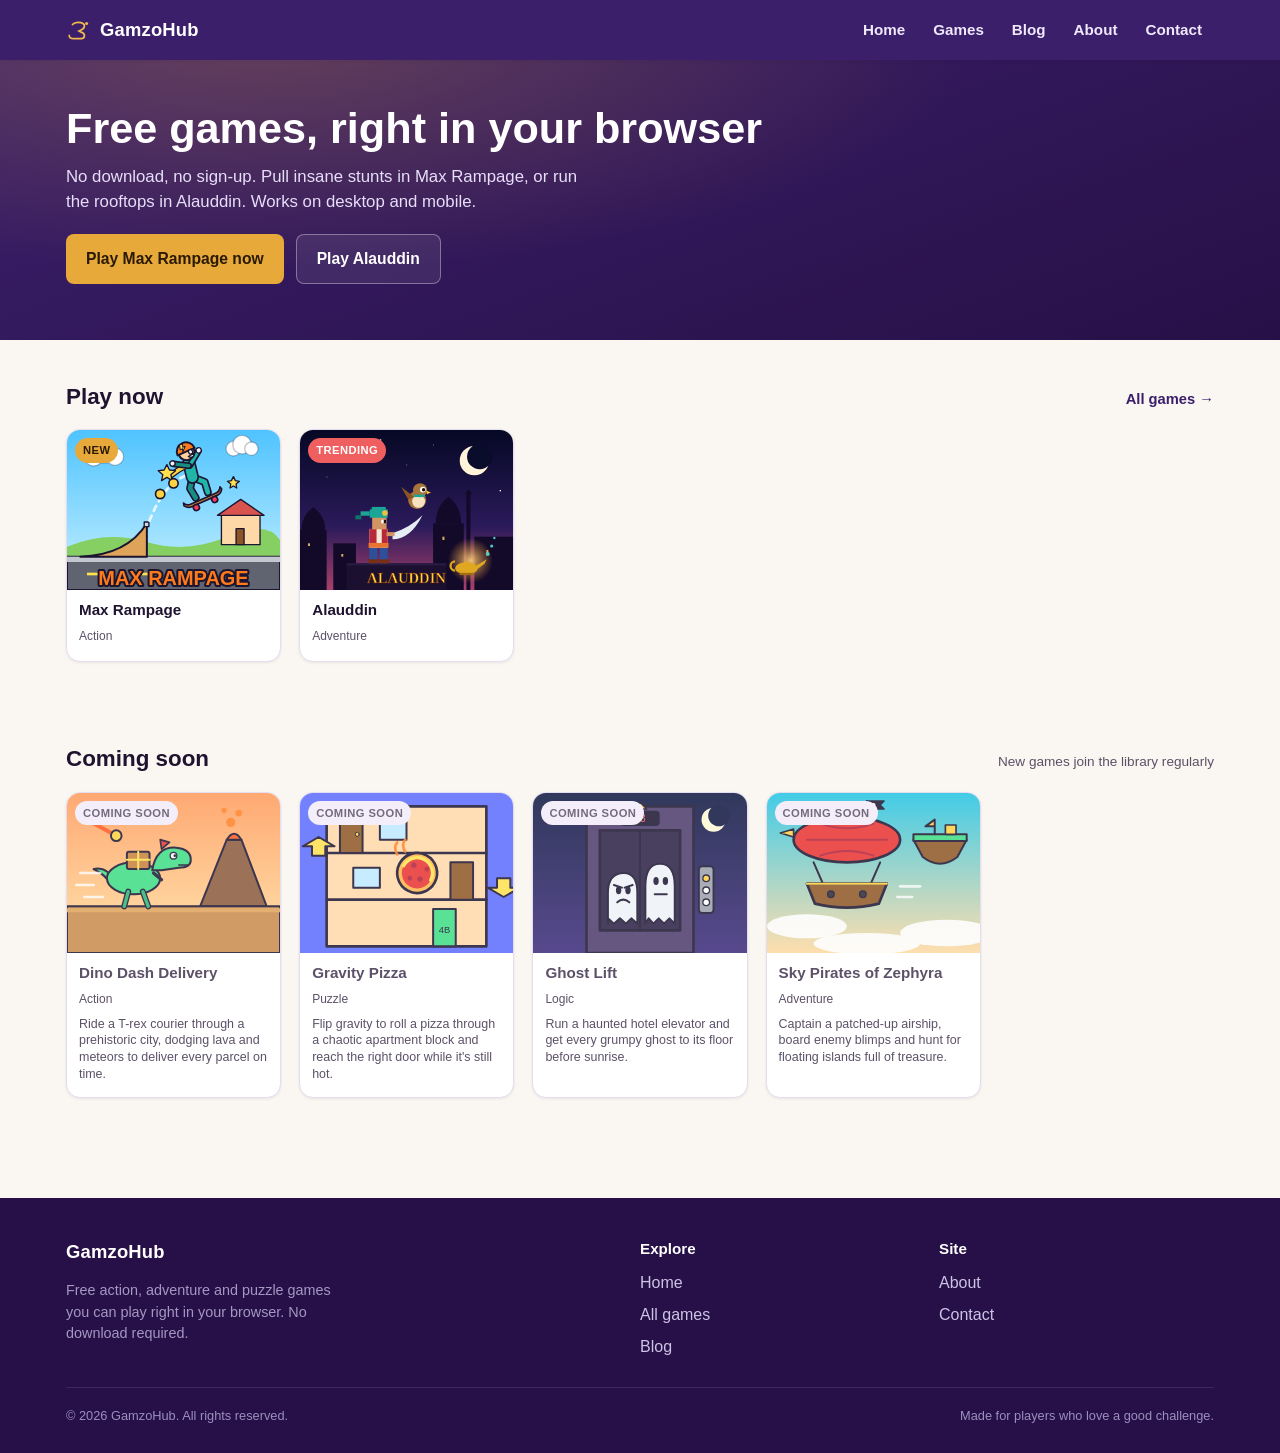
==== index.html @ 5028b27e "Alauddin and Max Rampage Games Added" ====
<!doctype html>
<html lang="en">
<head>
<meta charset="utf-8">
<meta name="viewport" content="width=device-width, initial-scale=1">
<title>GamzoHub — Free Online Games, No Download</title>
<meta name="description" content="Play free browser games on desktop or mobile with no download and no sign-up. Start with Max Rampage, our suburban stunt game, or Alauddin, our Arabian Nights platformer.">
<meta property="og:type" content="website">
<meta property="og:site_name" content="GamzoHub">
<meta property="og:title" content="GamzoHub — Free Online Games, No Download">
<meta property="og:description" content="Play free browser games on desktop or mobile with no download and no sign-up. Start with Max Rampage, our suburban stunt game, or Alauddin, our Arabian Nights platformer.">
<meta property="og:url" content="https://gamzohub.com/">
<meta name="twitter:card" content="summary">
<link rel="canonical" href="https://gamzohub.com/">
<link rel="icon" href="/favicon.svg" type="image/svg+xml">
<link rel="stylesheet" href="/assets/css/style.css">
</head>
<body>
<a class="skip-link" href="#main">Skip to content</a>

<header class="site-header">
  <div class="container">
    <a class="brand" href="/">
      <svg class="lamp-icon" viewBox="0 0 24 24" fill="none" aria-hidden="true"><path d="M3 17c0 2 2 3 4 3h7c2 0 3-1 3-3 0-1.5-1.5-2.5-3-3l-2-1 2-1c2-1 3-2 3-3.5C17 6 14 5 11 5c-2 0-4 .7-5 2" stroke="#f2b94b" stroke-width="1.6" stroke-linecap="round"/><circle cx="19" cy="6" r="1.4" fill="#f2b94b"/></svg>
      GamzoHub
    </a>
    <nav class="nav-desktop" aria-label="Primary">
      <ul>
        <li><a href="/">Home</a></li>
        <li><a href="/games/">Games</a></li>
        <li><a href="/blog/">Blog</a></li>
        <li><a href="/about/">About</a></li>
        <li><a href="/contact/">Contact</a></li>
      </ul>
    </nav>
    <button class="nav-toggle" aria-label="Open menu" aria-expanded="false" aria-controls="mobile-nav">
      <svg viewBox="0 0 24 24" fill="none" stroke="currentColor" stroke-width="2" stroke-linecap="round"><path d="M4 7h16M4 12h16M4 17h16"/></svg>
    </button>
  </div>
</header>
<nav class="nav-mobile" id="mobile-nav" aria-label="Mobile">
  <ul>
    <li><a href="/">Home</a></li>
    <li><a href="/games/">Games</a></li>
    <li><a href="/blog/">Blog</a></li>
    <li><a href="/about/">About</a></li>
    <li><a href="/contact/">Contact</a></li>
  </ul>
</nav>

<main id="main">
  <section class="hero">
    <div class="container">
      <h1>Free games, right in your browser</h1>
      <p>No download, no sign-up. Pull insane stunts in Max Rampage, or run the rooftops in Alauddin. Works on desktop and mobile.</p>
      <div class="hero-actions">
        <a class="btn btn-primary" href="/play/max-rampage/">Play Max Rampage now</a>
        <a class="btn btn-ghost" href="/play/alauddin/">Play Alauddin</a>
      </div>
    </div>
  </section>

  <div class="container">
    <section class="section" aria-labelledby="play-heading">
      <div class="section-head">
        <h2 id="play-heading">Play now</h2>
        <a class="see-all" href="/games/">All games →</a>
      </div>
      <div class="game-grid" id="live-row"></div>
    </section>

    <section class="section" aria-labelledby="soon-heading">
      <div class="section-head">
        <h2 id="soon-heading">Coming soon</h2>
        <span class="text-muted" style="font-size:0.85rem;">New games join the library regularly</span>
      </div>
      <div class="game-grid" id="soon-row"></div>
    </section>
  </div>
</main>

<footer class="site-footer">
  <div class="container">
    <div class="footer-grid">
      <div class="footer-brand">
        <div class="brand" style="color:#fff;margin-bottom:8px;">GamzoHub</div>
        <p>Free action, adventure and puzzle games you can play right in your browser. No download required.</p>
      </div>
      <div>
        <h4>Explore</h4>
        <ul>
          <li><a href="/">Home</a></li>
          <li><a href="/games/">All games</a></li>
          <li><a href="/blog/">Blog</a></li>
        </ul>
      </div>
      <div>
        <h4>Site</h4>
        <ul>
          <li><a href="/about/">About</a></li>
          <li><a href="/contact/">Contact</a></li>
        </ul>
      </div>
    </div>
    <div class="footer-bottom">
      <span>&copy; 2026 GamzoHub. All rights reserved.</span>
      <span>Made for players who love a good challenge.</span>
    </div>
  </div>
</footer>

<script src="/assets/js/games-data.js"></script>
<script src="/assets/js/main.js"></script>
<script src="/assets/js/home.js"></script>
</body>
</html>
---- assets/css/style.css ----
/* GamzoHub design system — mobile-first */

:root {
  /* Brand surfaces stay deep purple in both themes so white text keeps contrast. */
  --brand: #3b1f6b;
  --brand-dark: #271047;
  --color-bg: #faf7f2;
  --color-surface: #ffffff;
  --color-surface-2: #f1ecf9;
  --color-text: #1f1430;
  --color-text-muted: #5c5168;
  --color-primary: #3b1f6b;
  --color-primary-dark: #271047;
  --color-accent: #e8a93b;
  --color-accent-dark: #c6861c;
  --color-border: #e4ddf0;
  --color-success: #2f9e5b;
  --radius-sm: 8px;
  --radius-md: 14px;
  --radius-lg: 22px;
  --shadow-sm: 0 1px 3px rgba(31, 20, 48, 0.08);
  --shadow-md: 0 6px 20px rgba(31, 20, 48, 0.12);
  --shadow-lg: 0 14px 40px rgba(31, 20, 48, 0.18);
  --header-h: 60px;
  --max-w: 1180px;
  --font-sans: -apple-system, BlinkMacSystemFont, "Segoe UI", Roboto, Helvetica, Arial, sans-serif;
}

@media (prefers-color-scheme: dark) {
  :root:not([data-theme="light"]) {
    --color-bg: #140c22;
    --color-surface: #1d1333;
    --color-surface-2: #261a40;
    --color-text: #f3eefc;
    --color-text-muted: #b6abc9;
    --color-primary: #a98cf0;
    --color-primary-dark: #8a68e0;
    --color-accent: #f2b94b;
    --color-accent-dark: #e8a93b;
    --color-border: #332552;
    --shadow-sm: 0 1px 3px rgba(0, 0, 0, 0.35);
    --shadow-md: 0 6px 20px rgba(0, 0, 0, 0.45);
    --shadow-lg: 0 14px 40px rgba(0, 0, 0, 0.55);
  }
}

:root[data-theme="dark"] {
  --color-bg: #140c22;
  --color-surface: #1d1333;
  --color-surface-2: #261a40;
  --color-text: #f3eefc;
  --color-text-muted: #b6abc9;
  --color-primary: #a98cf0;
  --color-primary-dark: #8a68e0;
  --color-accent: #f2b94b;
  --color-accent-dark: #e8a93b;
  --color-border: #332552;
  --shadow-sm: 0 1px 3px rgba(0, 0, 0, 0.35);
  --shadow-md: 0 6px 20px rgba(0, 0, 0, 0.45);
  --shadow-lg: 0 14px 40px rgba(0, 0, 0, 0.55);
}

* { box-sizing: border-box; }
html { -webkit-text-size-adjust: 100%; scroll-behavior: smooth; }

body {
  margin: 0;
  background: var(--color-bg);
  color: var(--color-text);
  font-family: var(--font-sans);
  line-height: 1.5;
  -webkit-font-smoothing: antialiased;
}

img, svg { max-width: 100%; display: block; }
a { color: var(--color-primary); text-decoration: none; }
a:hover { text-decoration: underline; }

.container {
  max-width: var(--max-w);
  margin: 0 auto;
  padding: 0 16px;
}

/* Skip link for a11y */
.skip-link {
  position: absolute;
  left: -9999px;
  top: 0;
  background: var(--color-primary);
  color: #fff;
  padding: 10px 16px;
  border-radius: 0 0 8px 0;
  z-index: 1000;
}
.skip-link:focus { left: 0; }

:focus-visible {
  outline: 3px solid var(--color-accent);
  outline-offset: 2px;
}

/* ---------- Header ---------- */
.site-header {
  position: sticky;
  top: 0;
  z-index: 100;
  height: var(--header-h);
  display: flex;
  align-items: center;
  background: var(--brand);
  box-shadow: var(--shadow-sm);
}

.site-header .container {
  display: flex;
  align-items: center;
  justify-content: space-between;
  gap: 12px;
  width: 100%;
}

.brand {
  display: flex;
  align-items: center;
  gap: 8px;
  font-weight: 800;
  font-size: 1.15rem;
  color: #fff;
  letter-spacing: 0.2px;
}
.brand:hover { text-decoration: none; opacity: 0.92; }
.brand .lamp-icon { width: 26px; height: 26px; flex: none; }

.nav-desktop {
  display: none;
}
.nav-desktop ul {
  display: flex;
  gap: 4px;
  margin: 0;
  padding: 0;
  list-style: none;
}
.nav-desktop a {
  color: #efe9fb;
  padding: 8px 12px;
  border-radius: var(--radius-sm);
  font-weight: 600;
  font-size: 0.95rem;
}
.nav-desktop a:hover,
.nav-desktop a[aria-current="page"] {
  background: rgba(255, 255, 255, 0.12);
  text-decoration: none;
  color: #fff;
}

.nav-toggle {
  display: inline-flex;
  align-items: center;
  justify-content: center;
  width: 42px;
  height: 42px;
  border-radius: var(--radius-sm);
  background: transparent;
  border: none;
  color: #fff;
  cursor: pointer;
}
.nav-toggle:hover { background: rgba(255, 255, 255, 0.12); }
.nav-toggle svg { width: 24px; height: 24px; }

.nav-mobile {
  display: none;
  position: fixed;
  inset: var(--header-h) 0 0 0;
  background: var(--brand-dark);
  z-index: 99;
  overflow-y: auto;
}
.nav-mobile.open { display: block; }
.nav-mobile ul {
  list-style: none;
  margin: 0;
  padding: 10px 16px 24px;
}
.nav-mobile a {
  display: block;
  color: #fff;
  font-size: 1.1rem;
  font-weight: 600;
  padding: 14px 6px;
  border-bottom: 1px solid rgba(255, 255, 255, 0.1);
}
.nav-mobile a:hover { text-decoration: none; opacity: 0.85; }

@media (min-width: 760px) {
  .nav-desktop { display: block; }
  .nav-toggle { display: none; }
  .nav-mobile { display: none !important; }
}

/* ---------- Hero ---------- */
.hero {
  background: radial-gradient(1200px 400px at 20% -10%, rgba(232, 169, 59, 0.25), transparent 60%),
    linear-gradient(160deg, var(--brand), var(--brand-dark));
  color: #fff;
  padding: 44px 0 56px;
}
.hero h1 {
  font-size: clamp(1.7rem, 5vw, 2.7rem);
  margin: 0 0 10px;
  line-height: 1.15;
}
.hero p {
  color: #e7defa;
  font-size: 1.05rem;
  max-width: 55ch;
  margin: 0 0 20px;
}
.hero-actions { display: flex; gap: 12px; flex-wrap: wrap; }

/* ---------- Buttons ---------- */
.btn {
  display: inline-flex;
  align-items: center;
  justify-content: center;
  gap: 8px;
  border: none;
  border-radius: var(--radius-sm);
  padding: 12px 20px;
  font-weight: 700;
  font-size: 0.98rem;
  cursor: pointer;
  min-height: 44px;
  transition: transform 0.08s ease, box-shadow 0.15s ease;
}
.btn:hover { text-decoration: none; }
.btn:active { transform: translateY(1px); }
.btn-primary { background: var(--color-accent); color: #2a1a03; }
.btn-primary:hover { background: var(--color-accent-dark); }
.btn-ghost {
  background: rgba(255, 255, 255, 0.08);
  color: #fff;
  border: 1px solid rgba(255, 255, 255, 0.35);
}
.btn-ghost:hover { background: rgba(255, 255, 255, 0.16); }
.btn-secondary {
  background: var(--color-surface-2);
  color: var(--color-text);
  border: 1px solid var(--color-border);
}
.btn-secondary:hover { background: var(--color-border); }
.btn-block { width: 100%; }

/* ---------- Section headings ---------- */
.section { padding: 40px 0; }
.section-head {
  display: flex;
  align-items: baseline;
  justify-content: space-between;
  gap: 12px;
  margin-bottom: 16px;
  flex-wrap: wrap;
}
.section-head h2 { margin: 0; font-size: 1.4rem; }
.section-head .see-all { font-weight: 700; font-size: 0.92rem; white-space: nowrap; }

/* ---------- Filter bar ---------- */
.filter-bar {
  display: flex;
  flex-direction: column;
  gap: 12px;
  margin-bottom: 20px;
}
.search-input-wrap { position: relative; }
.search-input-wrap svg {
  position: absolute;
  left: 12px;
  top: 50%;
  transform: translateY(-50%);
  width: 18px;
  height: 18px;
  color: var(--color-text-muted);
}
#game-search {
  width: 100%;
  padding: 12px 12px 12px 38px;
  border-radius: var(--radius-sm);
  border: 1px solid var(--color-border);
  background: var(--color-surface);
  color: var(--color-text);
  font-size: 1rem;
  min-height: 44px;
}
.category-pills {
  display: flex;
  gap: 8px;
  overflow-x: auto;
  padding-bottom: 4px;
  -webkit-overflow-scrolling: touch;
  scrollbar-width: thin;
}
.pill {
  flex: none;
  border: 1px solid var(--color-border);
  background: var(--color-surface);
  color: var(--color-text);
  padding: 9px 16px;
  border-radius: 999px;
  font-weight: 600;
  font-size: 0.88rem;
  cursor: pointer;
  min-height: 40px;
}
.pill[aria-pressed="true"] {
  background: var(--color-accent);
  border-color: var(--color-accent);
  color: #2a1a03;
}

@media (min-width: 640px) {
  .filter-bar { flex-direction: row; align-items: center; justify-content: space-between; }
  .search-input-wrap { width: 280px; }
}

/* ---------- Game grid / cards ---------- */
.game-grid {
  display: grid;
  grid-template-columns: repeat(2, 1fr);
  gap: 14px;
}
@media (min-width: 540px) {
  .game-grid { grid-template-columns: repeat(3, 1fr); gap: 18px; }
}
@media (min-width: 860px) {
  .game-grid { grid-template-columns: repeat(4, 1fr); }
}
@media (min-width: 1080px) {
  .game-grid { grid-template-columns: repeat(5, 1fr); }
}

.game-card {
  position: relative;
  background: var(--color-surface);
  border: 1px solid var(--color-border);
  border-radius: var(--radius-md);
  overflow: hidden;
  box-shadow: var(--shadow-sm);
  transition: transform 0.15s ease, box-shadow 0.15s ease;
}
.game-card:hover { transform: translateY(-3px); box-shadow: var(--shadow-md); }

.game-card a.card-link {
  display: block;
  color: inherit;
}
.game-card a.card-link:hover { text-decoration: none; }

.thumb-wrap {
  aspect-ratio: 4 / 3;
  background: var(--color-surface-2);
  position: relative;
  overflow: hidden;
}
.thumb-wrap img { width: 100%; height: 100%; object-fit: cover; }
.thumb-wrap .play-overlay {
  position: absolute;
  inset: 0;
  display: flex;
  align-items: center;
  justify-content: center;
  background: rgba(31, 20, 48, 0.0);
  transition: background 0.15s ease;
}
.game-card:hover .play-overlay { background: rgba(31, 20, 48, 0.28); }
.play-overlay svg {
  width: 44px;
  height: 44px;
  opacity: 0;
  transform: scale(0.8);
  transition: opacity 0.15s ease, transform 0.15s ease;
  filter: drop-shadow(0 2px 6px rgba(0, 0, 0, 0.4));
}
.game-card:hover .play-overlay svg { opacity: 1; transform: scale(1); }

.badge {
  position: absolute;
  top: 8px;
  left: 8px;
  background: var(--color-accent);
  color: #2a1a03;
  font-size: 0.7rem;
  font-weight: 800;
  text-transform: uppercase;
  letter-spacing: 0.04em;
  padding: 4px 8px;
  border-radius: 999px;
  z-index: 2;
}
.badge.trending { background: #ef5f5f; color: #fff; }
.badge.soon { background: var(--color-surface-2); color: var(--color-text-muted); }

.card-body { padding: 10px 12px 14px; }
.card-body h3 {
  margin: 0 0 4px;
  font-size: 0.95rem;
  line-height: 1.25;
}
.card-body .cat-tag {
  font-size: 0.75rem;
  color: var(--color-text-muted);
  text-transform: capitalize;
}

.game-card.is-locked .thumb-wrap { opacity: 0.85; }
.game-card.is-locked:hover { transform: none; box-shadow: var(--shadow-sm); }
.card-desc { margin: 6px 0 0; font-size: 0.78rem; line-height: 1.35; color: var(--color-text-muted); }
.game-card.is-locked .card-body h3 { color: var(--color-text-muted); }

.empty-state {
  text-align: center;
  padding: 40px 20px;
  color: var(--color-text-muted);
}

/* ---------- Game play page ---------- */
.play-hero {
  background: var(--color-surface-2);
  border-bottom: 1px solid var(--color-border);
  padding: 18px 0;
}
.breadcrumb {
  font-size: 0.85rem;
  color: var(--color-text-muted);
  margin-bottom: 8px;
}
.play-hero h1 { margin: 0 0 6px; font-size: 1.6rem; }
.play-hero .tagline { color: var(--color-text-muted); margin: 0; }

.game-stage {
  background: var(--color-surface);
  border: 1px solid var(--color-border);
  border-radius: var(--radius-lg);
  box-shadow: var(--shadow-md);
  padding: 16px;
  margin: 20px 0;
}
.game-stage--frame { padding: 0; overflow: hidden; background: #0d0716; }
.game-frame-wrap {
  position: relative;
  width: 100%;
  aspect-ratio: 16 / 9;
  max-height: calc(100vh - var(--header-h) - 120px);
  min-height: 260px;
}
.game-frame-wrap iframe {
  position: absolute;
  inset: 0;
  width: 100%;
  height: 100%;
  border: 0;
  display: block;
}
@media (max-width: 640px) and (orientation: portrait) {
  .game-frame-wrap { aspect-ratio: 3 / 4; max-height: none; }
  /* Fixed 16:9 canvases letterbox badly in a tall box. */
  .game-frame-wrap--wide { aspect-ratio: 16 / 9; min-height: 0; }
}
.rotate-hint { display: none; }
@media (max-width: 640px) and (orientation: portrait) {
  .rotate-hint { display: block; margin: 0; font-weight: 600; color: var(--color-text); }
}
.game-frame-actions {
  display: flex;
  align-items: center;
  justify-content: space-between;
  gap: 12px;
  flex-wrap: wrap;
  padding: 12px 16px;
  background: var(--color-surface);
  border-top: 1px solid var(--color-border);
  font-size: 0.85rem;
}
.controls-list { list-style: none; padding: 0; margin: 0 0 12px; display: grid; gap: 8px; }
kbd {
  display: inline-block;
  min-width: 1.6em;
  padding: 1px 6px;
  border: 1px solid var(--color-border);
  border-bottom-width: 2px;
  border-radius: 5px;
  background: var(--color-surface-2);
  font: 600 0.8rem/1.4 var(--font-sans);
  text-align: center;
}

.instructions-card, .info-card {
  background: var(--color-surface);
  border: 1px solid var(--color-border);
  border-radius: var(--radius-md);
  padding: 18px 20px;
  margin-bottom: 18px;
}
.instructions-card h2, .info-card h2 { margin-top: 0; font-size: 1.1rem; }

.related-strip {
  display: flex;
  gap: 14px;
  overflow-x: auto;
  padding-bottom: 8px;
  -webkit-overflow-scrolling: touch;
}
.related-strip .game-card { min-width: 150px; flex: none; }

/* Rating widget */
.rating-widget {
  display: flex;
  align-items: center;
  gap: 10px;
  flex-wrap: wrap;
}
.stars { display: inline-flex; gap: 2px; }
.stars button {
  background: none;
  border: none;
  cursor: pointer;
  padding: 4px;
  width: 36px;
  height: 36px;
  color: var(--color-border);
}
.stars button svg { width: 100%; height: 100%; }
.stars button.filled,
.stars button:hover,
.stars button:focus-visible {
  color: var(--color-accent);
}
.rating-summary { font-size: 0.9rem; color: var(--color-text-muted); }

/* ---------- Category / blog ---------- */
.page-hero {
  background: var(--color-surface-2);
  padding: 32px 0;
  border-bottom: 1px solid var(--color-border);
}
.page-hero h1 { margin: 0 0 8px; font-size: 1.8rem; }
.page-hero p { margin: 0; color: var(--color-text-muted); max-width: 65ch; }

.blog-list {
  display: grid;
  gap: 16px;
  grid-template-columns: 1fr;
}
@media (min-width: 680px) {
  .blog-list { grid-template-columns: 1fr 1fr; }
}
.blog-card {
  background: var(--color-surface);
  border: 1px solid var(--color-border);
  border-radius: var(--radius-md);
  padding: 18px;
  box-shadow: var(--shadow-sm);
}
.blog-card .meta { font-size: 0.8rem; color: var(--color-text-muted); margin-bottom: 6px; }
.blog-card h2 { margin: 0 0 8px; font-size: 1.15rem; }
.blog-card p { margin: 0 0 10px; color: var(--color-text-muted); }

.prose { max-width: 70ch; }
.prose h2 { margin-top: 1.6em; }
.prose ul, .prose ol { padding-left: 1.3em; }
.prose code {
  background: var(--color-surface-2);
  padding: 1px 6px;
  border-radius: 4px;
}

/* ---------- Forms (contact) ---------- */
.form-field { margin-bottom: 16px; display: flex; flex-direction: column; gap: 6px; }
.form-field label { font-weight: 700; font-size: 0.9rem; }
.form-field input,
.form-field textarea {
  border: 1px solid var(--color-border);
  border-radius: var(--radius-sm);
  padding: 12px;
  font-size: 1rem;
  font-family: inherit;
  background: var(--color-surface);
  color: var(--color-text);
  min-height: 44px;
}
.form-field textarea { min-height: 120px; resize: vertical; }
.contact-card {
  background: var(--color-surface);
  border: 1px solid var(--color-border);
  border-radius: var(--radius-lg);
  padding: 24px;
  box-shadow: var(--shadow-sm);
  max-width: 560px;
}

/* ---------- Footer ---------- */
.site-footer {
  background: var(--brand-dark);
  color: #cdc3e6;
  margin-top: 60px;
  padding: 40px 0 28px;
}
.footer-grid {
  display: grid;
  gap: 24px;
  grid-template-columns: 1fr;
}
@media (min-width: 640px) {
  .footer-grid { grid-template-columns: 2fr 1fr 1fr; }
}
.footer-grid h4 { color: #fff; margin: 0 0 10px; font-size: 0.95rem; }
.footer-grid ul { list-style: none; margin: 0; padding: 0; display: flex; flex-direction: column; gap: 8px; }
.footer-grid a { color: #cdc3e6; }
.footer-grid a:hover { color: #fff; }
.footer-brand p { color: #a497c2; max-width: 36ch; font-size: 0.9rem; }
.footer-bottom {
  border-top: 1px solid rgba(255, 255, 255, 0.1);
  margin-top: 28px;
  padding-top: 18px;
  font-size: 0.8rem;
  color: #9c8fbe;
  display: flex;
  justify-content: space-between;
  flex-wrap: wrap;
  gap: 8px;
}

/* ---------- Utilities ---------- */
.visually-hidden {
  position: absolute;
  width: 1px; height: 1px;
  overflow: hidden;
  clip: rect(0 0 0 0);
  white-space: nowrap;
}
.text-muted { color: var(--color-text-muted); }
.mt-0 { margin-top: 0; }
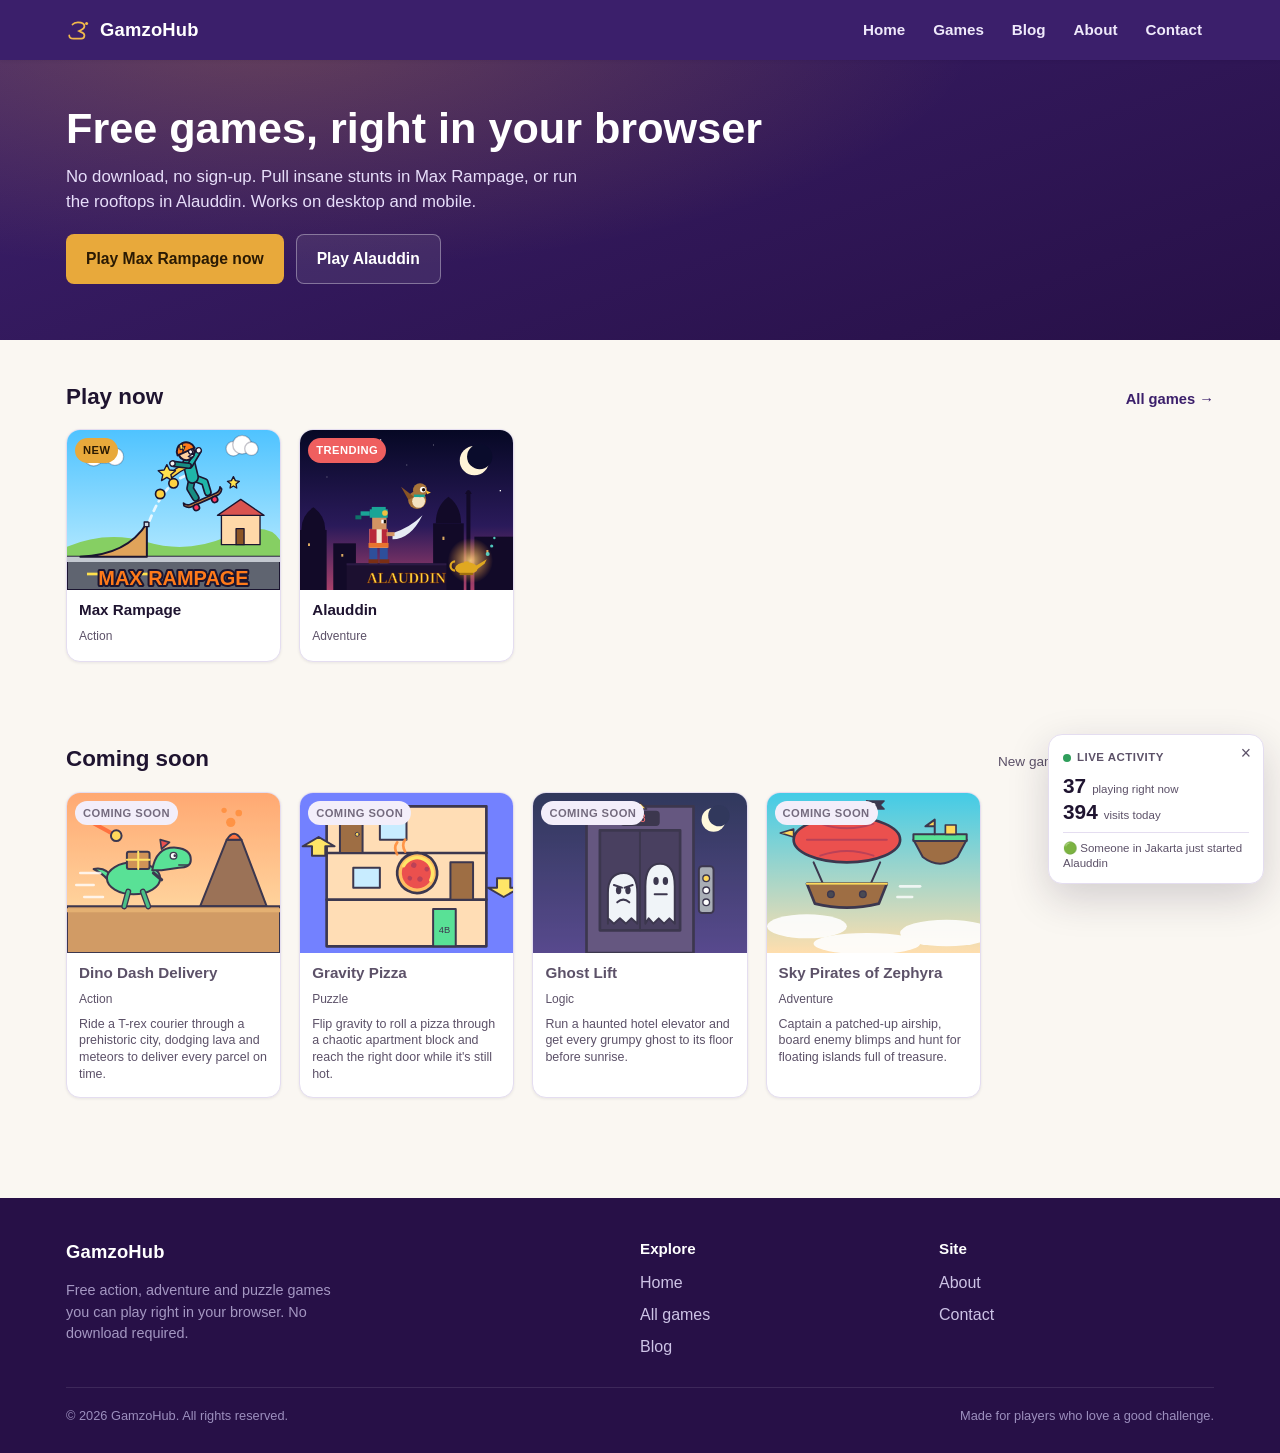
==== commit 07cc3783: "Visits Added" ====
--- a/index.html
+++ b/index.html
@@ -5,12 +5,12 @@
 <meta name="viewport" content="width=device-width, initial-scale=1">
 <title>GamzoHub — Free Online Games, No Download</title>
 <meta name="description" content="Play free browser games on desktop or mobile with no download and no sign-up. Start with Max Rampage, our suburban stunt game, or Alauddin, our Arabian Nights platformer.">
-<meta property="og:type" content="website">
-<meta property="og:site_name" content="GamzoHub">
-<meta property="og:title" content="GamzoHub — Free Online Games, No Download">
-<meta property="og:description" content="Play free browser games on desktop or mobile with no download and no sign-up. Start with Max Rampage, our suburban stunt game, or Alauddin, our Arabian Nights platformer.">
-<meta property="og:url" content="https://gamzohub.com/">
-<meta name="twitter:card" content="summary">
+<meta property="og:type" content="website">
+<meta property="og:site_name" content="GamzoHub">
+<meta property="og:title" content="GamzoHub — Free Online Games, No Download">
+<meta property="og:description" content="Play free browser games on desktop or mobile with no download and no sign-up. Start with Max Rampage, our suburban stunt game, or Alauddin, our Arabian Nights platformer.">
+<meta property="og:url" content="https://gamzohub.com/">
+<meta name="twitter:card" content="summary">
 <link rel="canonical" href="https://gamzohub.com/">
 <link rel="icon" href="/favicon.svg" type="image/svg+xml">
 <link rel="stylesheet" href="/assets/css/style.css">
@@ -112,5 +112,6 @@
 <script src="/assets/js/games-data.js"></script>
 <script src="/assets/js/main.js"></script>
 <script src="/assets/js/home.js"></script>
+<script src="/assets/js/live-widget.js"></script>
 </body>
 </html>
--- a/assets/css/style.css
+++ b/assets/css/style.css
@@ -642,3 +642,133 @@
 }
 .text-muted { color: var(--color-text-muted); }
 .mt-0 { margin-top: 0; }
+
+/* ---------- Live activity widget (home page) ---------- */
+.live-widget {
+  position: fixed;
+  right: 16px;
+  bottom: 16px;
+  z-index: 60;
+  width: 216px;
+  max-width: calc(100vw - 32px);
+  background: var(--color-surface);
+  border: 1px solid var(--color-border);
+  border-radius: var(--radius-md);
+  box-shadow: var(--shadow-lg);
+  padding: 14px 14px 12px;
+  opacity: 0;
+  transform: translateY(16px) scale(0.96);
+  transition: opacity 0.35s ease, transform 0.35s ease;
+  pointer-events: none;
+}
+.live-widget.show { opacity: 1; transform: translateY(0) scale(1); pointer-events: auto; }
+@media (max-width: 560px) {
+  .live-widget:not(.inline) { width: auto; left: 16px; right: 16px; bottom: 12px; padding: 10px 12px 10px; }
+}
+
+/* Inline variant: used on game pages, where a fixed corner widget would risk
+   covering the game iframe's own controls. Same card, but part of normal
+   page flow (position: relative keeps it a valid containing block for the
+   toast/confetti children below, without taking it out of the document flow). */
+.live-widget.inline {
+  position: relative;
+  width: 280px;
+  max-width: 100%;
+  margin: 18px 0 0;
+  transform: none;
+}
+.live-widget.inline .live-milestone-toast {
+  position: static;
+  width: auto;
+  max-width: none;
+  margin-top: 10px;
+  transform: none;
+}
+.live-widget.inline .live-confetti { left: 0; bottom: auto; top: -8px; }
+
+.live-widget-close {
+  position: absolute;
+  top: 6px;
+  right: 8px;
+  background: none;
+  border: none;
+  font-size: 1.1rem;
+  line-height: 1;
+  color: var(--color-text-muted);
+  cursor: pointer;
+  padding: 4px;
+}
+.live-widget-close:hover { color: var(--color-text); }
+
+.live-widget-head {
+  display: flex;
+  align-items: center;
+  gap: 6px;
+  font-size: 0.72rem;
+  font-weight: 800;
+  text-transform: uppercase;
+  letter-spacing: 0.04em;
+  color: var(--color-text-muted);
+  margin-bottom: 8px;
+}
+.live-dot {
+  width: 8px; height: 8px;
+  border-radius: 50%;
+  background: var(--color-success);
+  box-shadow: 0 0 0 0 rgba(47, 158, 91, 0.6);
+  animation: live-dot-pulse 2s infinite;
+  flex: none;
+}
+@keyframes live-dot-pulse {
+  0% { box-shadow: 0 0 0 0 rgba(47, 158, 91, 0.55); }
+  70% { box-shadow: 0 0 0 6px rgba(47, 158, 91, 0); }
+  100% { box-shadow: 0 0 0 0 rgba(47, 158, 91, 0); }
+}
+
+.live-stat { display: flex; align-items: baseline; gap: 6px; line-height: 1.15; margin-bottom: 2px; }
+.live-stat-value { font-size: 1.3rem; font-weight: 800; color: var(--color-text); font-variant-numeric: tabular-nums; }
+.live-stat-value.pulse { animation: live-stat-pulse 0.4s ease; }
+@keyframes live-stat-pulse {
+  0% { color: var(--color-accent); transform: scale(1.12); display: inline-block; }
+  100% { color: var(--color-text); transform: scale(1); }
+}
+.live-stat-label { font-size: 0.72rem; color: var(--color-text-muted); }
+
+.live-ping {
+  margin: 8px 0 0;
+  padding-top: 8px;
+  border-top: 1px solid var(--color-border);
+  font-size: 0.72rem;
+  color: var(--color-text-muted);
+  line-height: 1.3;
+  opacity: 0;
+  transition: opacity 0.4s ease;
+  min-height: 2.6em;
+}
+.live-ping.show { opacity: 1; }
+
+.live-confetti { position: absolute; left: -20px; bottom: 100%; pointer-events: none; }
+
+.live-milestone-toast {
+  position: absolute;
+  right: 0;
+  bottom: calc(100% + 10px);
+  width: 240px;
+  max-width: calc(100vw - 48px);
+  background: var(--brand);
+  color: #fff;
+  border-radius: var(--radius-md);
+  box-shadow: var(--shadow-lg);
+  padding: 12px 14px;
+  font-size: 0.82rem;
+  opacity: 0;
+  transform: translateY(8px);
+  transition: opacity 0.35s ease, transform 0.35s ease;
+}
+.live-milestone-toast.show { opacity: 1; transform: translateY(0); }
+.live-milestone-toast strong { display: block; margin-bottom: 3px; font-size: 0.88rem; }
+.live-milestone-toast span { color: rgba(255, 255, 255, 0.85); }
+
+@media (prefers-reduced-motion: reduce) {
+  .live-widget, .live-stat-value.pulse, .live-dot, .live-milestone-toast { animation: none !important; transition: opacity 0.2s ease !important; }
+}
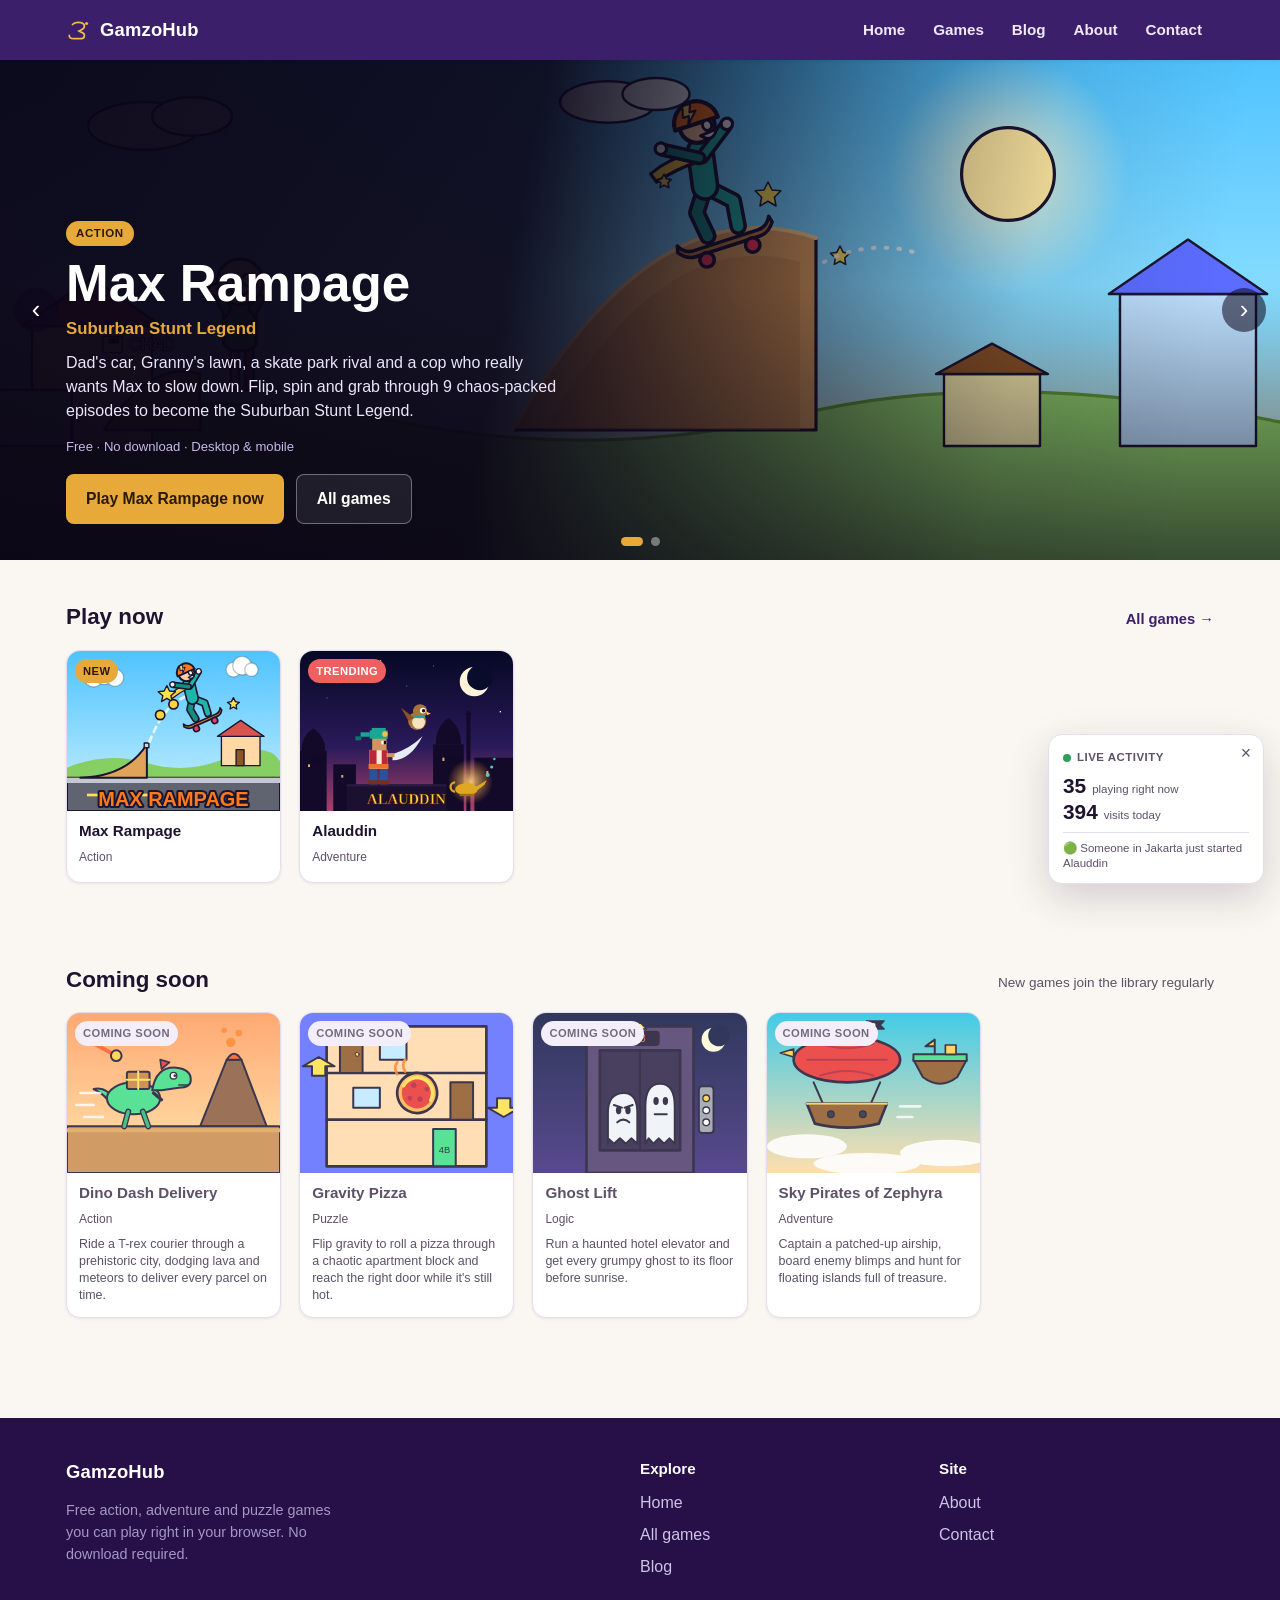
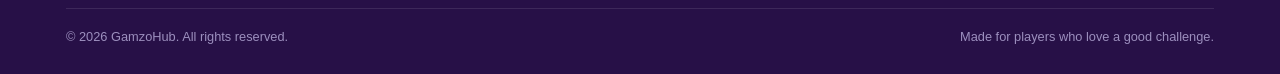
==== commit 7beb7f04: "UX Improvisation" ====
--- a/index.html
+++ b/index.html
@@ -49,16 +49,8 @@
 </nav>
 
 <main id="main">
-  <section class="hero">
-    <div class="container">
-      <h1>Free games, right in your browser</h1>
-      <p>No download, no sign-up. Pull insane stunts in Max Rampage, or run the rooftops in Alauddin. Works on desktop and mobile.</p>
-      <div class="hero-actions">
-        <a class="btn btn-primary" href="/play/max-rampage/">Play Max Rampage now</a>
-        <a class="btn btn-ghost" href="/play/alauddin/">Play Alauddin</a>
-      </div>
-    </div>
-  </section>
+  <h1 class="visually-hidden">GamzoHub — free online games, no download, no sign-up</h1>
+  <section class="game-banner" id="game-banner" aria-label="Featured games"></section>
 
   <div class="container">
     <section class="section" aria-labelledby="play-heading">
@@ -111,6 +103,7 @@
 
 <script src="/assets/js/games-data.js"></script>
 <script src="/assets/js/main.js"></script>
+<script src="/assets/js/game-banner.js"></script>
 <script src="/assets/js/home.js"></script>
 <script src="/assets/js/live-widget.js"></script>
 </body>
--- a/assets/css/style.css
+++ b/assets/css/style.css
@@ -201,25 +201,106 @@
   .nav-mobile { display: none !important; }
 }
 
-/* ---------- Hero ---------- */
-.hero {
-  background: radial-gradient(1200px 400px at 20% -10%, rgba(232, 169, 59, 0.25), transparent 60%),
-    linear-gradient(160deg, var(--brand), var(--brand-dark));
+/* ---------- Game banner (home page hero carousel) ---------- */
+.game-banner {
+  position: relative;
+  background: var(--brand-dark);
+}
+.banner-track {
+  display: flex;
+  overflow-x: auto;
+  scroll-snap-type: x mandatory;
+  scrollbar-width: none;
+  -ms-overflow-style: none;
+}
+.banner-track::-webkit-scrollbar { display: none; }
+
+.banner-slide {
+  flex: 0 0 100%;
+  scroll-snap-align: start;
+  position: relative;
+  min-height: clamp(360px, 52vw, 500px);
+  display: flex;
+  align-items: flex-end;
+  background-size: cover;
+  background-position: center;
+  background-color: var(--brand-dark);
+}
+.banner-slide::before {
+  content: "";
+  position: absolute;
+  inset: 0;
+  /* Dark enough through ~55% of the width that no bright art element (even
+     pure white) can "ghost" through behind the text column. */
+  background: linear-gradient(100deg, rgba(10, 5, 22, 0.97) 0%, rgba(10, 5, 22, 0.94) 40%, rgba(10, 5, 22, 0.55) 58%, rgba(10, 5, 22, 0.1) 78%, transparent 92%),
+    linear-gradient(to top, rgba(8, 4, 18, 0.65), transparent 55%);
+}
+.banner-content { position: relative; width: 100%; padding: 32px 0 36px; color: #fff; }
+.banner-badge {
+  display: inline-block;
+  background: var(--color-accent);
+  color: #2a1a03;
+  font-size: 0.72rem;
+  font-weight: 800;
+  text-transform: uppercase;
+  letter-spacing: 0.05em;
+  padding: 4px 10px;
+  border-radius: 999px;
+  margin-bottom: 10px;
+}
+.banner-title { font-size: clamp(1.9rem, 5vw, 3.2rem); line-height: 1.08; margin: 0 0 4px; }
+.banner-tagline { font-size: 1.05rem; font-weight: 700; color: var(--color-accent); margin: 0 0 10px; }
+.banner-story { font-size: 1rem; color: #ebe4fb; max-width: 56ch; margin: 0 0 14px; line-height: 1.5; }
+.banner-meta { font-size: 0.82rem; color: #c6b9e8; margin: 0 0 18px; }
+.banner-actions { display: flex; gap: 12px; flex-wrap: wrap; }
+
+.banner-arrow {
+  position: absolute;
+  top: 50%;
+  transform: translateY(-50%);
+  z-index: 5;
+  width: 44px;
+  height: 44px;
+  border-radius: 50%;
+  border: none;
+  background: rgba(14, 7, 28, 0.55);
   color: #fff;
-  padding: 44px 0 56px;
-}
-.hero h1 {
-  font-size: clamp(1.7rem, 5vw, 2.7rem);
-  margin: 0 0 10px;
-  line-height: 1.15;
-}
-.hero p {
-  color: #e7defa;
-  font-size: 1.05rem;
-  max-width: 55ch;
-  margin: 0 0 20px;
-}
-.hero-actions { display: flex; gap: 12px; flex-wrap: wrap; }
+  font-size: 1.6rem;
+  line-height: 1;
+  cursor: pointer;
+  display: flex;
+  align-items: center;
+  justify-content: center;
+}
+.banner-arrow:hover { background: rgba(14, 7, 28, 0.8); }
+.banner-arrow.prev { left: 14px; }
+.banner-arrow.next { right: 14px; }
+@media (max-width: 700px) { .banner-arrow { display: none; } }
+
+.banner-dots {
+  position: absolute;
+  left: 0;
+  right: 0;
+  bottom: 14px;
+  z-index: 5;
+  display: flex;
+  justify-content: center;
+  gap: 8px;
+}
+.banner-dot {
+  width: 9px;
+  height: 9px;
+  border-radius: 50%;
+  border: none;
+  background: rgba(255, 255, 255, 0.4);
+  cursor: pointer;
+  padding: 0;
+}
+.banner-dot.is-active { background: var(--color-accent); width: 22px; border-radius: 5px; }
+@media (prefers-reduced-motion: reduce) {
+  .banner-track { scroll-behavior: auto; }
+  .banner-dot, .banner-dot.is-active { transition: none; }
+}
 
 /* ---------- Buttons ---------- */
 .btn {
@@ -505,6 +586,57 @@
 }
 .instructions-card h2, .info-card h2 { margin-top: 0; font-size: 1.1rem; }
 
+/* ---------- Cast + "why play" sections (play pages) ---------- */
+.section-band {
+  background: var(--color-surface-2);
+  border-radius: var(--radius-lg);
+  padding: 28px 24px;
+  margin-bottom: 18px;
+}
+.section-band h2 { margin: 0 0 4px; font-size: 1.3rem; }
+.section-band .section-lede { margin: 0 0 20px; color: var(--color-text-muted); max-width: 62ch; }
+
+.cast-grid {
+  display: grid;
+  grid-template-columns: repeat(auto-fit, minmax(220px, 1fr));
+  gap: 16px;
+}
+.cast-card {
+  display: flex;
+  gap: 14px;
+  background: var(--color-surface);
+  border: 1px solid var(--color-border);
+  border-radius: var(--radius-md);
+  padding: 14px;
+  transition: transform 0.15s ease, box-shadow 0.15s ease;
+}
+.cast-card:hover { transform: translateY(-3px); box-shadow: var(--shadow-md); }
+.cast-card img {
+  width: 56px;
+  height: 56px;
+  border-radius: 50%;
+  flex: none;
+  border: 2px solid var(--color-border);
+}
+.cast-card h3 { margin: 0 0 2px; font-size: 1rem; }
+.cast-card .cast-role { display: block; font-size: 0.76rem; font-weight: 700; color: var(--color-accent-dark); text-transform: uppercase; letter-spacing: 0.03em; margin-bottom: 6px; }
+.cast-card p { margin: 0; font-size: 0.86rem; color: var(--color-text-muted); line-height: 1.4; }
+
+.benefits-grid {
+  display: grid;
+  grid-template-columns: repeat(auto-fit, minmax(240px, 1fr));
+  gap: 16px;
+}
+.benefit-tile {
+  background: var(--color-surface);
+  border: 1px solid var(--color-border);
+  border-radius: var(--radius-md);
+  padding: 16px;
+}
+.benefit-tile .benefit-icon { font-size: 1.5rem; display: block; margin-bottom: 8px; }
+.benefit-tile h3 { margin: 0 0 4px; font-size: 0.95rem; }
+.benefit-tile p { margin: 0; font-size: 0.85rem; color: var(--color-text-muted); line-height: 1.4; }
+
 .related-strip {
   display: flex;
   gap: 14px;
